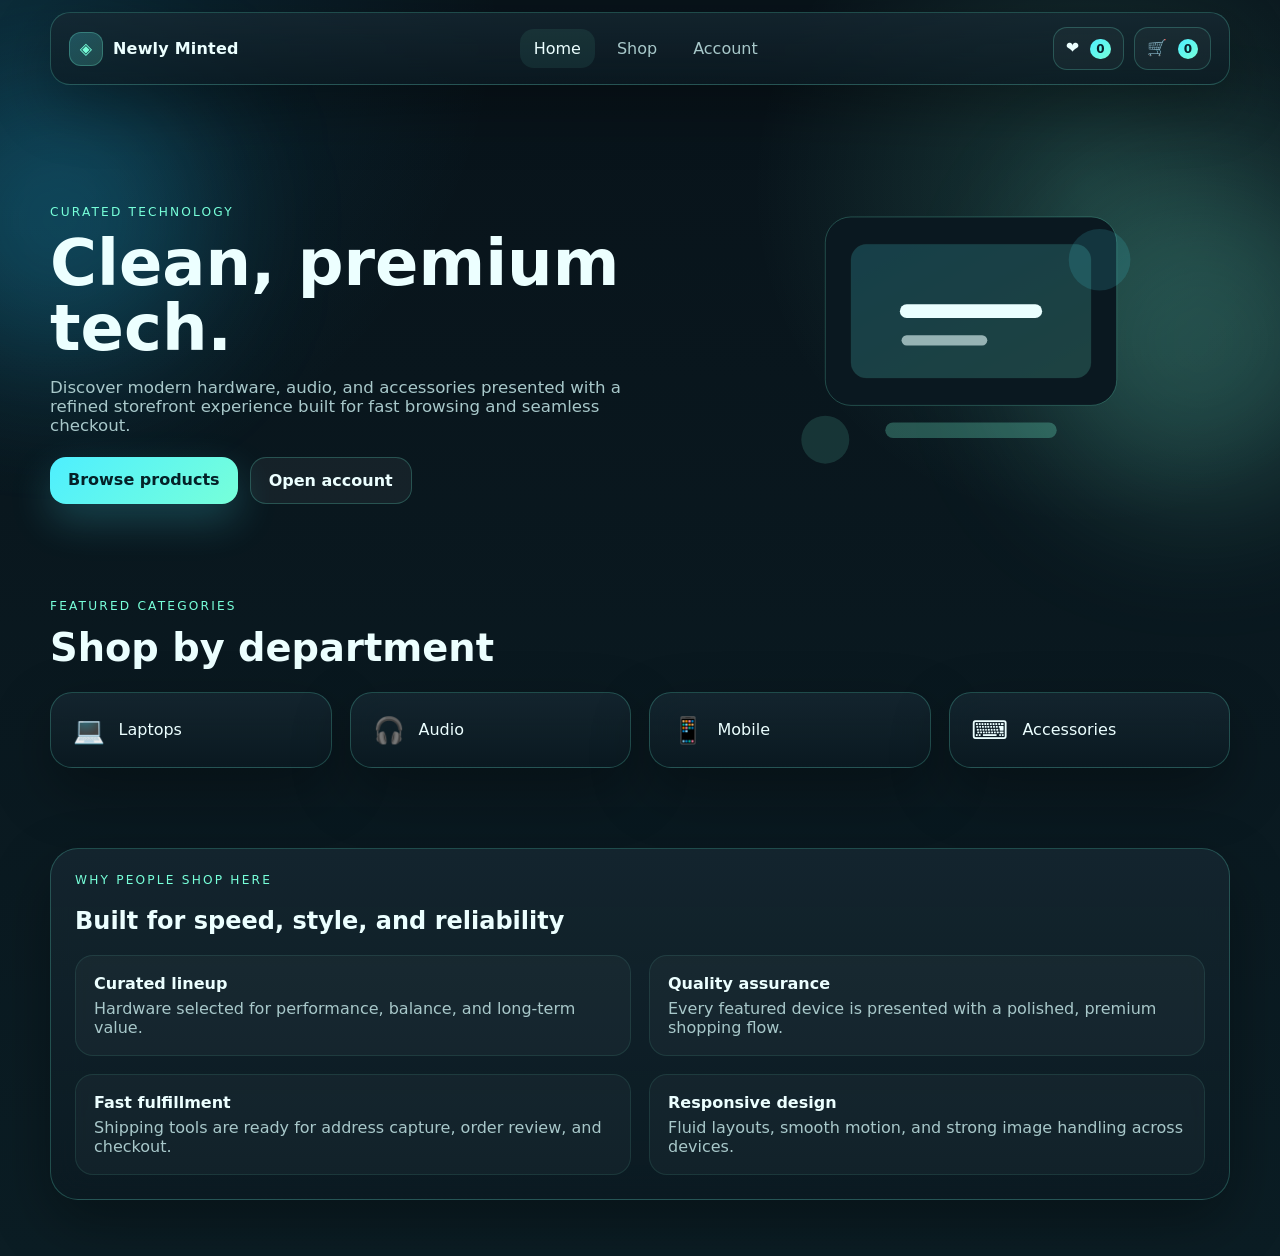
==== index.html @ 0068e4a2 "Added main site These are all the pages to start the project on, time to build it with my team" ====
<!DOCTYPE html>
<html lang="en">
<head>
  <meta charset="UTF-8" />
  <meta name="viewport" content="width=device-width, initial-scale=1.0" />
  <title>Newly Minted — Modern Tech Store</title>
  <link rel="stylesheet" href="css/styles.css" />
</head>
<body>
  <div class="bg-orb orb-1"></div>
  <div class="bg-orb orb-2"></div>

  <header class="site-header glass">
    <a class="brand" href="index.html">
      <span class="brand-mark">◈</span>
      <span>Newly Minted</span>
    </a>
    <nav class="nav-links">
      <a href="index.html" class="active">Home</a>
      <a href="pages/products.html">Shop</a>
      <a href="pages/account.html">Account</a>
    </nav>
    <div class="header-actions">
      <button class="icon-btn" id="wishlistBtn" aria-label="Wishlist">
        ❤ <span class="count-pill" id="wishlistCount">0</span>
      </button>
      <button class="icon-btn" id="cartBtn" aria-label="Cart">
        🛒 <span class="count-pill" id="cartCount">0</span>
      </button>
    </div>
  </header>

  <main>
    <section class="hero container">
      <div class="hero-copy reveal-up">
        <div class="eyebrow">Curated technology</div>
        <h1>Clean, premium tech.</h1>
        <p>
          Discover modern hardware, audio, and accessories presented with a refined storefront experience built for fast browsing and seamless checkout.
        </p>
        <div class="hero-actions">
          <a class="btn btn-primary" href="pages/products.html">Browse products</a>
          <a class="btn btn-secondary" href="pages/account.html">Open account</a>
        </div>
      </div>
      <div class="hero-visual reveal-up delay-1">
        <img src="assets/hero-tech.svg" alt="Tech illustration" class="hero-image" />
      </div>
    </section>

    <section class="container section-gap">
      <div class="section-head">
        <div>
          <div class="eyebrow">Featured categories</div>
          <h2>Shop by department</h2>
        </div>
      </div>
      <div class="category-grid">
        <a class="category-card glass reveal-up" href="pages/products.html?category=Laptop">
          <span class="category-icon">💻</span>
          <span>Laptops</span>
        </a>
        <a class="category-card glass reveal-up delay-1" href="pages/products.html?category=Audio">
          <span class="category-icon">🎧</span>
          <span>Audio</span>
        </a>
        <a class="category-card glass reveal-up delay-2" href="pages/products.html?category=Mobile">
          <span class="category-icon">📱</span>
          <span>Mobile</span>
        </a>
        <a class="category-card glass reveal-up delay-3" href="pages/products.html?category=Accessory">
          <span class="category-icon">⌨</span>
          <span>Accessories</span>
        </a>
      </div>
    </section>

    <section class="container section-gap">
      <div class="promo-panel glass reveal-up">
        <div>
          <div class="eyebrow">Why people shop here</div>
          <h2>Built for speed, style, and reliability</h2>
        </div>
        <div class="feature-list">
          <div class="mini-feature"><strong>Curated lineup</strong><span>Hardware selected for performance, balance, and long-term value.</span></div>
          <div class="mini-feature"><strong>Quality assurance</strong><span>Every featured device is presented with a polished, premium shopping flow.</span></div>
          <div class="mini-feature"><strong>Fast fulfillment</strong><span>Shipping tools are ready for address capture, order review, and checkout.</span></div>
          <div class="mini-feature"><strong>Responsive design</strong><span>Fluid layouts, smooth motion, and strong image handling across devices.</span></div>
        </div>
      </div>
    </section>
  </main>

  <div class="drawer glass" id="miniCartDrawer" aria-hidden="true">
    <div class="drawer-head">
      <h3>Your cart</h3>
      <button class="icon-btn" data-close-drawer>✕</button>
    </div>
    <div id="miniCartItems" class="drawer-list"></div>
    <div id="miniCartSummary" class="drawer-summary"></div>
  </div>

  <script src="js/app.js"></script>
</body>
</html>
---- css/styles.css ----
:root {
  --bg: #08131a;
  --bg-2: #0b1d24;
  --panel: rgba(15, 33, 42, 0.72);
  --panel-strong: rgba(9, 23, 31, 0.94);
  --line: rgba(110, 255, 224, 0.22);
  --text: #ecffff;
  --muted: #a8c8ca;
  --mint: #77ffd9;
  --cyan: #4eefff;
  --aqua: #22c9ff;
  --shadow: 0 22px 60px rgba(0, 0, 0, 0.33);
  --radius: 22px;
}

* { box-sizing: border-box; }
html { scroll-behavior: smooth; }
body {
  margin: 0;
  font-family: Inter, ui-sans-serif, system-ui, -apple-system, BlinkMacSystemFont, "Segoe UI", sans-serif;
  color: var(--text);
  background:
    radial-gradient(circle at top left, rgba(34, 201, 255, 0.12), transparent 28%),
    radial-gradient(circle at 85% 15%, rgba(119, 255, 217, 0.15), transparent 22%),
    linear-gradient(180deg, var(--bg), var(--bg-2));
  min-height: 100vh;
  overflow-x: hidden;
}

a { color: inherit; text-decoration: none; }
img { max-width: 100%; display: block; }
button, input { font: inherit; }
button { cursor: pointer; }

.container { width: min(1180px, calc(100% - 32px)); margin: 0 auto; }
.section-gap { padding: 24px 0 56px; }
.glass {
  background: linear-gradient(180deg, rgba(22, 40, 50, 0.78), rgba(11, 26, 34, 0.72));
  border: 1px solid var(--line);
  backdrop-filter: blur(18px);
  box-shadow: var(--shadow);
}

.bg-orb {
  position: fixed;
  border-radius: 999px;
  filter: blur(70px);
  pointer-events: none;
  z-index: -1;
}
.orb-1 {
  width: 280px; height: 280px; left: -80px; top: 80px;
  background: rgba(34, 201, 255, 0.24);
  animation: drift 14s ease-in-out infinite;
}
.orb-2 {
  width: 320px; height: 320px; right: -80px; top: 180px;
  background: rgba(119, 255, 217, 0.2);
  animation: drift 18s ease-in-out infinite reverse;
}
@keyframes drift { 50% { transform: translateY(30px) translateX(15px) scale(1.06); } }

.site-header {
  position: sticky; top: 12px; z-index: 40;
  width: min(1180px, calc(100% - 32px));
  margin: 12px auto 0;
  padding: 14px 18px;
  border-radius: 20px;
  display: flex; align-items: center; justify-content: space-between; gap: 18px;
}
.brand { display: flex; align-items: center; gap: 10px; font-weight: 700; letter-spacing: 0.2px; }
.brand-mark {
  width: 34px; height: 34px; border-radius: 12px; display: grid; place-items: center;
  background: linear-gradient(135deg, rgba(78,239,255,.22), rgba(119,255,217,.18));
  color: var(--mint);
  box-shadow: inset 0 0 0 1px rgba(119,255,217,.25);
}
.nav-links { display: flex; gap: 8px; flex-wrap: wrap; }
.nav-links a {
  padding: 10px 14px; border-radius: 14px; color: var(--muted);
  transition: .25s ease;
}
.nav-links a:hover, .nav-links a.active {
  color: var(--text);
  background: rgba(119,255,217,.08);
}
.header-actions { display: flex; gap: 10px; }
.icon-btn {
  border: 1px solid var(--line);
  background: rgba(255,255,255,.03);
  color: var(--text);
  border-radius: 14px;
  padding: 10px 12px;
  transition: transform .2s ease, border-color .2s ease, box-shadow .2s ease;
}
.icon-btn:hover { transform: translateY(-2px); border-color: rgba(119,255,217,.4); box-shadow: 0 12px 24px rgba(0,0,0,.16); }
.count-pill {
  display: inline-grid; place-items: center; min-width: 20px; height: 20px; margin-left: 6px;
  padding: 0 6px; border-radius: 999px; background: linear-gradient(135deg, var(--cyan), var(--mint)); color: #08202b; font-weight: 800; font-size: 12px;
}

.hero {
  display: grid; grid-template-columns: 1.1fr .9fr; gap: 28px; align-items: center;
  padding: 72px 0 24px;
}
.hero h1 { font-size: clamp(2.4rem, 5vw, 4.3rem); line-height: 1.02; margin: 0 0 14px; }
.hero p { color: var(--muted); font-size: 1.04rem; max-width: 62ch; }
.eyebrow { color: var(--mint); text-transform: uppercase; letter-spacing: .18em; font-size: .76rem; margin-bottom: 12px; }
.hero-actions, .form-actions { display: flex; gap: 12px; flex-wrap: wrap; margin-top: 22px; }
.btn {
  border: 0; border-radius: 16px; padding: 13px 18px; font-weight: 700;
  transition: transform .22s ease, box-shadow .22s ease, opacity .22s ease;
}
.btn:hover { transform: translateY(-2px); }
.btn-primary {
  color: #042128;
  background: linear-gradient(135deg, var(--cyan), var(--mint));
  box-shadow: 0 16px 40px rgba(78,239,255,.22);
}
.btn-secondary {
  color: var(--text);
  background: rgba(255,255,255,.05);
  border: 1px solid var(--line);
}
.hero-visual {
  display: flex; justify-content: center;
}
.hero-image { width: min(100%, 480px); animation: float 6s ease-in-out infinite; }
@keyframes float { 50% { transform: translateY(-12px); } }

.section-head { display: flex; align-items: end; justify-content: space-between; margin-bottom: 22px; }
.section-head h1, .section-head h2 { margin: 0; font-size: clamp(1.8rem, 3vw, 2.5rem); }
.category-grid, .feature-list, .product-grid {
  display: grid; gap: 18px;
}
.category-grid { grid-template-columns: repeat(4, 1fr); }
.category-card {
  border-radius: var(--radius); padding: 22px; display: flex; gap: 14px; align-items: center;
  transition: transform .22s ease, border-color .22s ease, background .22s ease;
}
.category-card:hover { transform: translateY(-5px); border-color: rgba(119,255,217,.45); }
.category-icon { font-size: 1.6rem; }
.promo-panel { border-radius: 28px; padding: 24px; }
.feature-list { grid-template-columns: repeat(2, 1fr); margin-top: 18px; }
.mini-feature {
  padding: 18px; border-radius: 18px; background: rgba(255,255,255,.03); border: 1px solid rgba(119,255,217,.1);
}
.mini-feature span { display: block; color: var(--muted); margin-top: 6px; }

.catalog-layout {
  display: grid; grid-template-columns: 310px 1fr; gap: 22px;
}
.filters {
  padding: 18px; border-radius: 24px; position: sticky; top: 100px; align-self: start;
}
.field-group { margin-bottom: 18px; }
.field-group label { display: block; color: var(--muted); margin-bottom: 10px; }
.text-input {
  width: 100%; border-radius: 16px; border: 1px solid rgba(119,255,217,.2);
  background: rgba(9, 23, 31, 0.9); color: var(--text); padding: 14px 16px;
  outline: 0; transition: border-color .2s ease, box-shadow .2s ease;
}
.text-input:focus {
  border-color: rgba(78,239,255,.65);
  box-shadow: 0 0 0 4px rgba(78,239,255,.1);
}

.custom-select { position: relative; }
.select-trigger {
  width: 100%; padding: 14px 16px; border-radius: 18px; border: 1px solid rgba(78,239,255,.35);
  background: linear-gradient(180deg, rgba(18, 39, 49, .96), rgba(11, 29, 37, .98));
  color: var(--text); display: flex; align-items: center; justify-content: space-between; gap: 16px;
  box-shadow: inset 0 0 0 1px rgba(119,255,217,.08), 0 10px 30px rgba(0,0,0,.18);
}
.select-trigger:hover, .custom-select.open .select-trigger {
  border-color: rgba(119,255,217,.62);
  box-shadow: inset 0 0 0 1px rgba(119,255,217,.12), 0 0 0 4px rgba(78,239,255,.08), 0 14px 36px rgba(0,0,0,.24);
}
.select-left { display: flex; align-items: center; gap: 10px; min-width: 0; }
.select-icon { font-size: 1rem; }
.select-label { white-space: nowrap; overflow: hidden; text-overflow: ellipsis; }
.select-caret { color: var(--mint); transition: transform .24s ease; }
.custom-select.open .select-caret { transform: rotate(180deg); }

.select-menu {
  position: absolute; left: 0; right: 0; top: calc(100% + 10px);
  padding: 10px; border-radius: 20px; z-index: 25;
  opacity: 0; transform: translateY(-8px) scale(.98); pointer-events: none;
  transition: opacity .22s ease, transform .22s ease;
  background: linear-gradient(180deg, rgba(10, 21, 28, .995), rgba(4, 10, 16, .995));
  border: 1px solid rgba(119,255,217,.3);
  box-shadow: 0 24px 60px rgba(0,0,0,.42), inset 0 0 0 1px rgba(255,255,255,.03);
}
.custom-select.open .select-menu {
  opacity: 1; transform: translateY(0) scale(1); pointer-events: auto;
}
.select-option {
  width: 100%; text-align: left; border: 0; padding: 12px 14px; border-radius: 14px;
  color: #eaffff; background: transparent; display: flex; align-items: center; gap: 12px;
  transition: background .18s ease, transform .18s ease, color .18s ease;
}
.select-option::before { content: attr(data-icon); width: 18px; display: inline-block; }
.select-option:hover, .select-option:focus-visible {
  background: linear-gradient(135deg, rgba(78,239,255,.18), rgba(119,255,217,.16));
  color: #ffffff; transform: translateX(2px); outline: none;
}
.select-option.selected {
  background: linear-gradient(135deg, rgba(78,239,255,.24), rgba(119,255,217,.2));
  color: #ffffff;
  box-shadow: inset 0 0 0 1px rgba(119,255,217,.2);
}

.product-grid { grid-template-columns: repeat(3, minmax(0, 1fr)); }
.product-card {
  border-radius: 24px; overflow: hidden; padding: 14px; position: relative;
  transition: transform .24s ease, border-color .24s ease, box-shadow .24s ease;
}
.product-card:hover { transform: translateY(-6px); border-color: rgba(119,255,217,.42); box-shadow: 0 26px 50px rgba(0,0,0,.24); }
.product-media {
  width: 100%; aspect-ratio: 4 / 3; border-radius: 18px; overflow: hidden;
  background: linear-gradient(180deg, rgba(13,31,39,.95), rgba(7,19,24,.95));
  display: grid; place-items: center; border: 1px solid rgba(119,255,217,.12);
}
.product-media img {
  width: 100%; height: 100%; object-fit: contain; padding: 14px;
  transition: transform .28s ease;
}
.product-card:hover .product-media img { transform: scale(1.05); }
.product-meta { padding: 16px 4px 4px; }
.product-topline { color: var(--muted); font-size: .92rem; }
.product-title { margin: 8px 0 10px; font-size: 1.05rem; }
.price-row { display: flex; align-items: center; justify-content: space-between; gap: 10px; }
.price { font-size: 1.2rem; font-weight: 800; }
.card-actions { display: flex; gap: 10px; margin-top: 14px; }
.card-actions .btn { flex: 1; }

.drawer {
  position: fixed; top: 84px; right: 16px; width: min(360px, calc(100% - 32px));
  border-radius: 24px; padding: 16px; z-index: 60; opacity: 0; pointer-events: none;
  transform: translateY(-10px); transition: .22s ease;
}
.drawer.open { opacity: 1; transform: translateY(0); pointer-events: auto; }
.drawer-head { display: flex; justify-content: space-between; align-items: center; margin-bottom: 14px; }
.drawer-list { display: grid; gap: 12px; max-height: 60vh; overflow: auto; }
.drawer-item {
  display: grid; grid-template-columns: 58px 1fr auto; gap: 10px; align-items: center;
  padding: 10px; border-radius: 16px; background: rgba(255,255,255,.03); border: 1px solid rgba(119,255,217,.08);
}
.drawer-item img { width: 58px; height: 58px; object-fit: contain; background: rgba(255,255,255,.03); border-radius: 12px; padding: 8px; }
.muted { color: var(--muted); }

.account-layout { display: grid; grid-template-columns: 1.2fr .8fr; gap: 22px; }
.account-card, .side-panel { padding: 22px; border-radius: 24px; }
.profile-head { display: flex; gap: 16px; align-items: center; margin-bottom: 20px; }
.avatar-large {
  width: 88px; height: 88px; object-fit: cover; border-radius: 999px;
  border: 2px solid rgba(119,255,217,.3); background: rgba(255,255,255,.03);
}
.clean-list { margin: 14px 0 0; padding-left: 18px; color: var(--muted); }
.clean-list li + li { margin-top: 10px; }

.reveal-up { animation: revealUp .7s ease both; }
.delay-1 { animation-delay: .08s; }
.delay-2 { animation-delay: .16s; }
.delay-3 { animation-delay: .24s; }
@keyframes revealUp {
  from { opacity: 0; transform: translateY(18px); }
  to { opacity: 1; transform: translateY(0); }
}

@media (max-width: 980px) {
  .hero, .catalog-layout, .account-layout, .feature-list, .category-grid, .product-grid {
    grid-template-columns: 1fr 1fr;
  }
  .catalog-layout { grid-template-columns: 1fr; }
  .filters { position: static; }
}
@media (max-width: 720px) {
  .site-header { flex-wrap: wrap; }
  .hero, .account-layout, .feature-list, .category-grid, .product-grid {
    grid-template-columns: 1fr;
  }
  .hero { padding-top: 40px; }
}


.price-sub { color: var(--muted); font-size: .84rem; margin-top: 4px; }
.stock-pill {
  padding: 8px 10px;
  border-radius: 999px;
  font-size: .82rem;
  color: #08202b;
  background: linear-gradient(135deg, rgba(78,239,255,.95), rgba(119,255,217,.95));
  font-weight: 700;
}
.drawer-list { display: grid; gap: 12px; max-height: 320px; overflow: auto; }
.drawer-item {
  display: grid;
  grid-template-columns: 68px 1fr auto;
  gap: 12px;
  align-items: start;
  padding: 10px;
  border-radius: 18px;
  background: rgba(255,255,255,.03);
  border: 1px solid rgba(119,255,217,.12);
}
.drawer-item img, .checkout-item img {
  width: 68px;
  height: 68px;
  object-fit: contain;
  padding: 8px;
  border-radius: 14px;
  background: rgba(8, 19, 26, .92);
  border: 1px solid rgba(119,255,217,.12);
}
.drawer-copy { min-width: 0; }
.drawer-qty-row {
  display: flex;
  align-items: center;
  gap: 10px;
  flex-wrap: wrap;
  margin-top: 10px;
}
.qty-btn, .link-btn {
  border: 1px solid rgba(119,255,217,.2);
  background: rgba(255,255,255,.04);
  color: var(--text);
  border-radius: 12px;
  padding: 6px 10px;
}
.qty-btn { min-width: 36px; }
.link-btn { background: transparent; }
.drawer-summary {
  margin-top: 16px;
  border-top: 1px solid rgba(119,255,217,.16);
  padding-top: 16px;
  display: grid;
  gap: 10px;
}
.summary-line {
  display: flex;
  justify-content: space-between;
  gap: 12px;
  color: var(--muted);
}
.summary-line strong { color: var(--text); }
.summary-line.total {
  font-size: 1.05rem;
  color: var(--text);
}
.btn-block { display: block; text-align: center; width: 100%; }
.checkout-layout {
  display: grid;
  grid-template-columns: 1.1fr .9fr;
  gap: 24px;
  align-items: start;
}
.checkout-stack, .checkout-side {
  display: grid;
  gap: 18px;
}
.panel-block {
  border-radius: 26px;
  padding: 22px;
}
.checkout-items {
  display: grid;
  gap: 14px;
}
.checkout-item {
  display: grid;
  grid-template-columns: 68px 1fr auto;
  gap: 14px;
  align-items: center;
  padding: 14px;
  border-radius: 22px;
}
.two-col {
  display: grid;
  grid-template-columns: repeat(2, minmax(0, 1fr));
  gap: 16px;
}
.tiny-copy { font-size: .85rem; }
.empty-state {
  padding: 28px;
  border-radius: 24px;
  text-align: center;
}
.site-toast {
  position: fixed;
  left: 50%;
  bottom: 24px;
  transform: translate(-50%, 16px);
  opacity: 0;
  pointer-events: none;
  z-index: 80;
  padding: 12px 16px;
  border-radius: 999px;
  background: linear-gradient(180deg, rgba(11,24,31,.96), rgba(7,16,22,.96));
  border: 1px solid rgba(119,255,217,.2);
  box-shadow: 0 18px 40px rgba(0,0,0,.35);
  transition: opacity .22s ease, transform .22s ease;
}
.site-toast.show {
  opacity: 1;
  transform: translate(-50%, 0);
}

@media (max-width: 920px) {
  .checkout-layout, .hero, .catalog-layout { grid-template-columns: 1fr; }
  .filters { position: static; top: auto; }
}

@media (max-width: 640px) {
  .two-col, .feature-list, .category-grid, .product-grid { grid-template-columns: 1fr; }
  .checkout-item, .drawer-item { grid-template-columns: 56px 1fr; }
  .checkout-item > strong, .drawer-item > strong { grid-column: 2; }
}
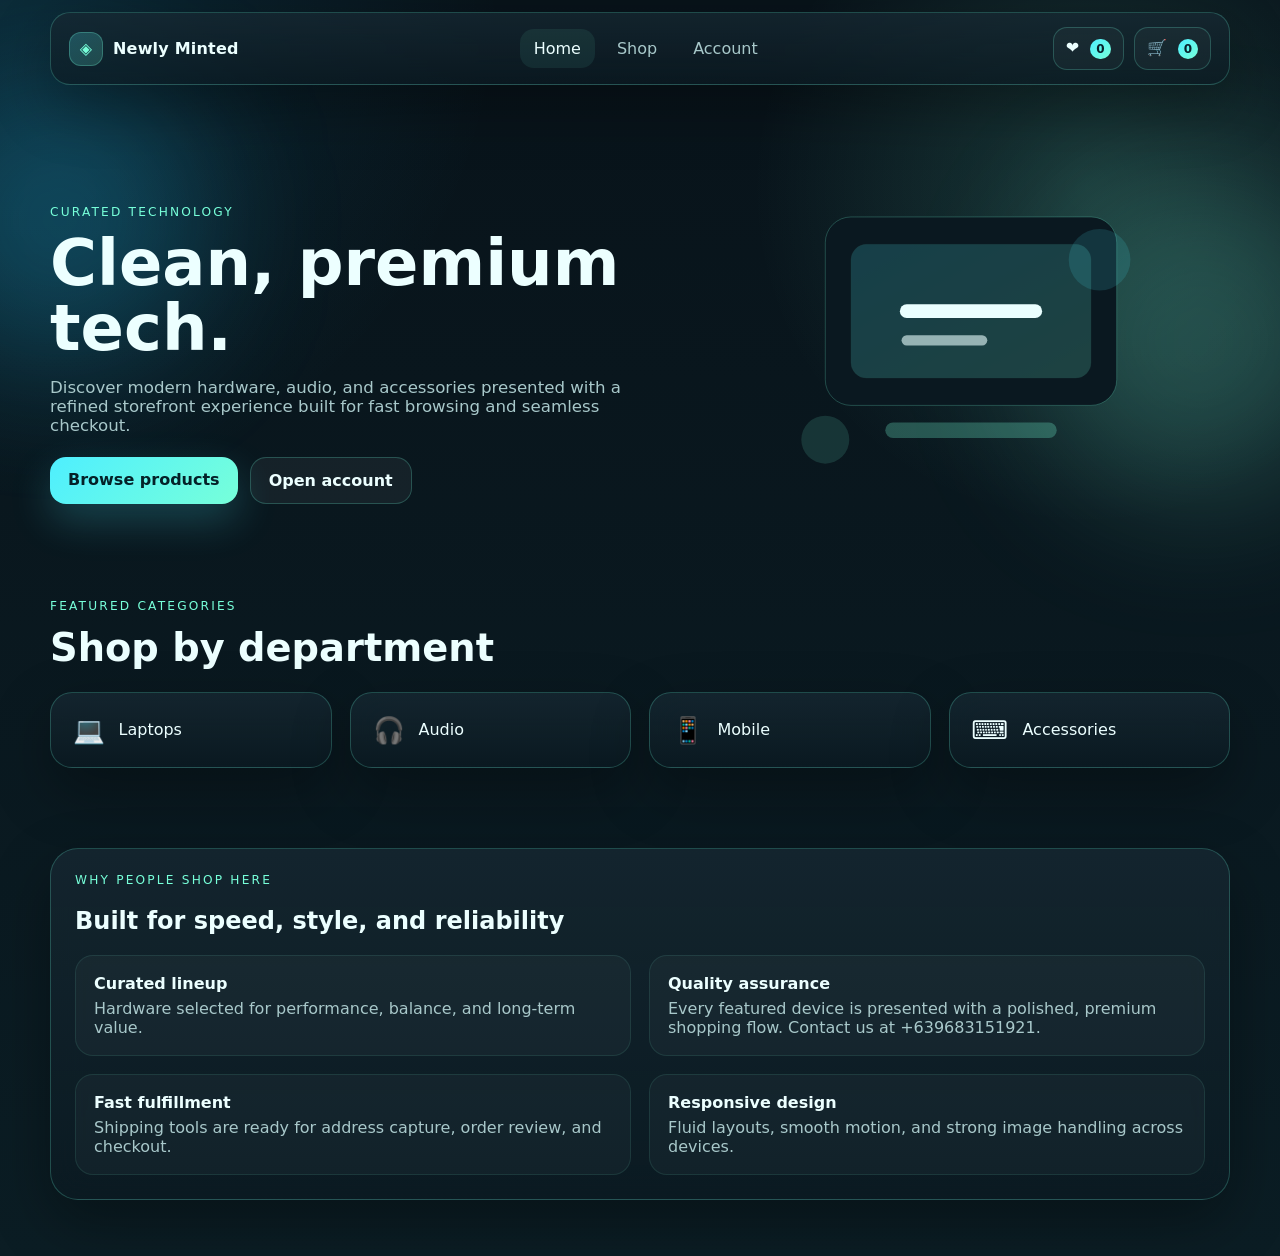
==== commit 74424aa5: "added contact information" ====
--- a/index.html
+++ b/index.html
@@ -83,13 +83,22 @@
         </div>
         <div class="feature-list">
           <div class="mini-feature"><strong>Curated lineup</strong><span>Hardware selected for performance, balance, and long-term value.</span></div>
-          <div class="mini-feature"><strong>Quality assurance</strong><span>Every featured device is presented with a polished, premium shopping flow.</span></div>
+          <div class="mini-feature"><strong>Quality assurance</strong><span>Every featured device is presented with a polished, premium shopping flow. Contact us at +639683151921.</span></div>
           <div class="mini-feature"><strong>Fast fulfillment</strong><span>Shipping tools are ready for address capture, order review, and checkout.</span></div>
           <div class="mini-feature"><strong>Responsive design</strong><span>Fluid layouts, smooth motion, and strong image handling across devices.</span></div>
         </div>
       </div>
     </section>
   </main>
+
+  <div class="drawer glass" id="wishlistDrawer" aria-hidden="true">
+    <div class="drawer-head">
+      <h3>Your wishlist</h3>
+      <button class="icon-btn" data-close-drawer>✕</button>
+    </div>
+    <div id="wishlistItems" class="drawer-list"></div>
+    <div id="wishlistSummary" class="drawer-summary"></div>
+  </div>
 
   <div class="drawer glass" id="miniCartDrawer" aria-hidden="true">
     <div class="drawer-head">
